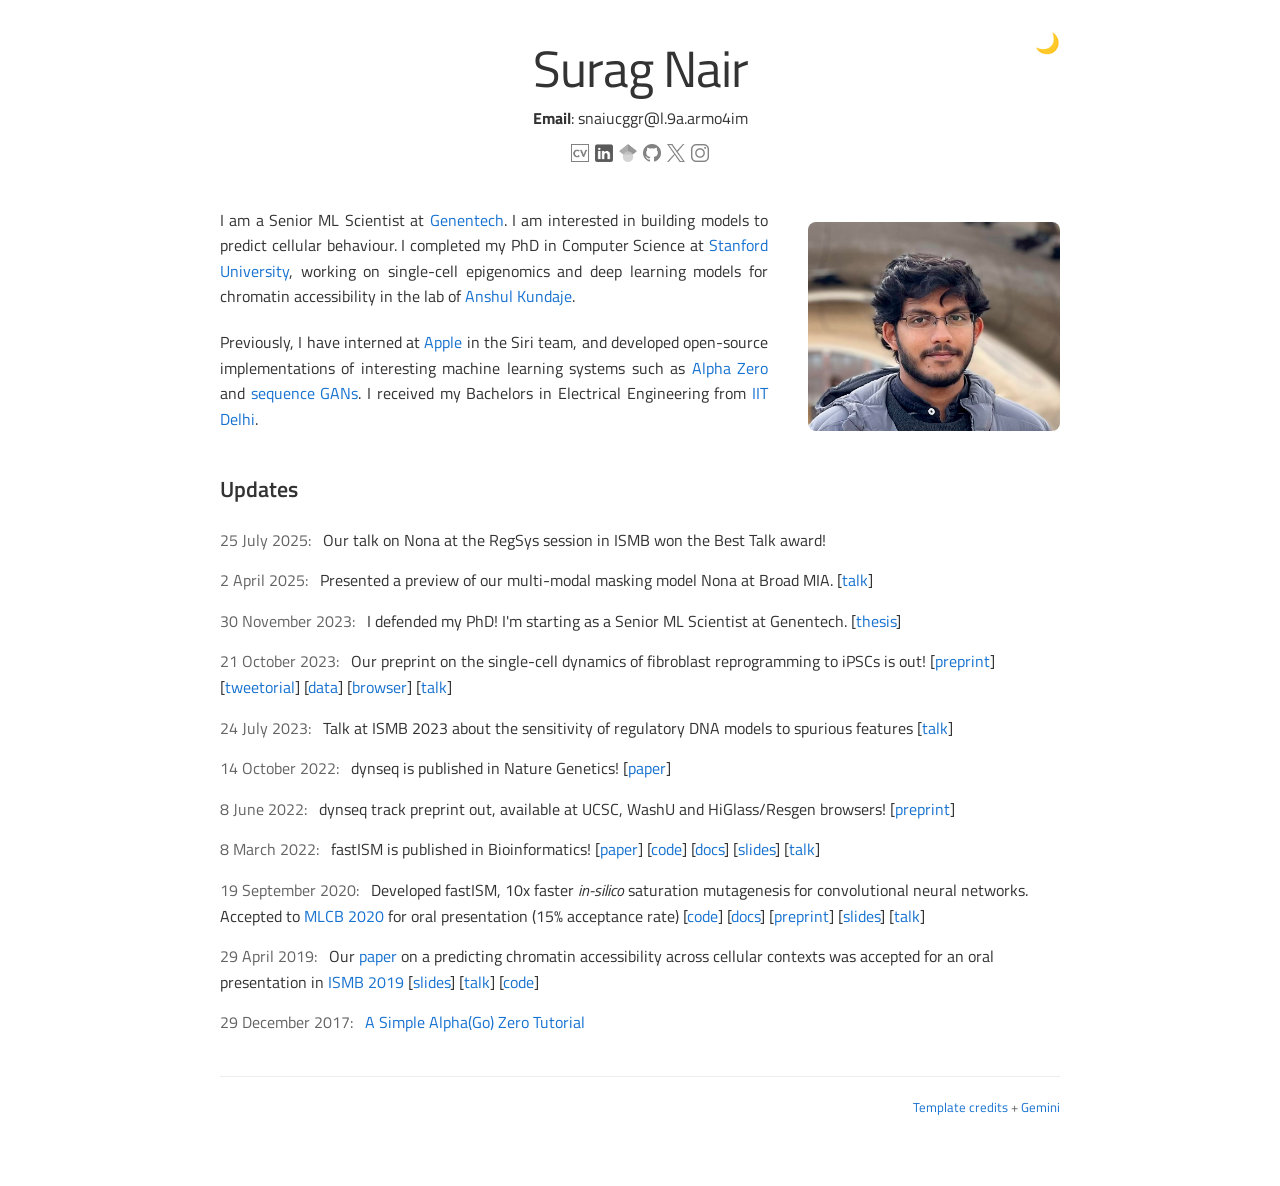
==== index.html @ 29cd0ec1 "ISMB best talk" ====
<!DOCTYPE html>
<html lang="en">

<head>
  <!-- Basic Page Needs -->
  <meta charset="utf-8">
  <title>Surag Nair</title>
  <meta name="description" content="Surag Nair's personal homepage.">
  <meta name="author" content="Surag Nair">

  <!-- Mobile Specific Metas -->
  <meta name="viewport" content="width=device-width, initial-scale=1">

  <!-- FONT -->
  <link href='https://fonts.googleapis.com/css?family=Titillium+Web:400,600,400italic,600italic,300,300italic' rel='stylesheet' type='text/css'>

  <!-- ==================== CORRECTED DARK MODE SCRIPT ==================== -->
  <script>
    (function() {
        // check system preference and apply it explicitly
        const prefersDark = window.matchMedia('(prefers-color-scheme: dark)').matches;
        document.documentElement.setAttribute('data-theme', prefersDark ? 'dark' : 'light');
    })();
  </script>
  <!-- ==================================================================== -->

  <!-- CSS -->
  <style>
    /* CSS VARIABLES FOR THEMES */
    :root {
      --color-background: #ffffff;
      --color-text: #333;
      --color-text-secondary: #646464;
      --color-border: #eee;
      --color-link: #1772d0;
      --color-link-hover: #f09228;
      --image-filter: grayscale(0%);
    }

    html[data-theme='dark'] {
      --color-background: #1e1e1e;
      --color-text: #e2e2e2;
      --color-text-secondary: #999;
      --color-border: #444;
      --color-link: #58a6ff;
      --color-link-hover: #f09228;
      --image-filter: grayscale(20%);
    }

    /* Basic Page Styles */
    body {
      font-family: 'Titillium Web', Verdana, Helvetica, sans-serif;
      font-size: 16px;
      font-weight: 400;
      line-height: 1.6;
      background-color: var(--color-background);
      color: var(--color-text);
      transition: background-color 0.3s, color 0.3s;
    }

    /* FIX: Ensure email text color respects the theme */
    #email, #email a {
        color: var(--color-text) !important;
    }

    /* Links */
    a {
      color: var(--color-link);
      text-decoration: none;
      transition: color 0.2s ease-in-out;
    }

    a:focus,
    a:hover {
      color: var(--color-link-hover);
      text-decoration: none;
    }

    /* Page Structure */
    .container {
      position: relative; 
      max-width: 840px;
      margin: 0 auto;
      padding: 20px 40px 40px; 
    }

    /* Typography */
    p { margin-top: 0; margin-bottom: 20px; }
    h1, h2 { font-weight: 600; margin-top: 0; }
    h1 { font-size: 3.2rem; font-weight: 400; letter-spacing: -1px; margin-bottom: -3px; }
    .section-heading { font-size: 22px; margin-bottom: 20px; }
    
    /* Header Section */
    .page-header { text-align: center; margin-bottom: 40px; }
    .page-header p { line-height: 1.4; margin-bottom: 0; }
    .social-links { margin-top: 15px; }
    .social-links .icon-img {
      height: 18px; 
      opacity: 0.7;
      margin: 0 1px; 
      transition: opacity 0.2s ease-in-out, filter 0.3s;
      filter: var(--image-filter) invert(var(--dark-mode-invert, 0));
    }
    html[data-theme='dark'] .social-links .icon-img {
        --dark-mode-invert: 1; 
    }
    .social-links a:hover .icon-img { opacity: 1.0; }

    /* Profile Section */
    .profile-section { display: flex; align-items: center; gap: 40px; margin-bottom: 20px; }
    .profile-text { flex: 1; text-align: justify; }
    .profile-image { flex-basis: 30%; }
    .profile-image img { width: 100%; height: auto; border-radius: 8px; transition: filter 0.3s; filter: var(--image-filter); }

    /* Updates Section */
    .updates-list { list-style-type: none; padding-left: 0; }
    .updates-list li { margin-bottom: 15px; }
    .updates-list .date { color: var(--color-text-secondary); display: inline; margin-right: 8px; }
    .updates-list .date::after { content: ":"; }

    /* Footer */
    .page-footer { text-align: right; font-size: 13px; color: var(--color-text-secondary); margin-top: 40px; border-top: 1px solid var(--color-border); padding-top: 20px; transition: border-color 0.3s; }
    
    /* THEME TOGGLE BUTTON STYLE */
    #theme-toggle {
        position: absolute;
        top: 25px;
        right: 40px;
        background: none;
        border: none;
        color: var(--color-text-secondary);
        cursor: pointer;
        font-size: 20px;
        padding: 0;
        line-height: 1;
    }
    #theme-toggle:hover { color: var(--color-link-hover); }
    
    /* Responsive Design */
    @media (max-width: 768px) {
      .container { padding: 20px 20px 40px; }
      #theme-toggle { top: 25px; right: 20px; }
      .profile-section { flex-direction: column-reverse; text-align: left; }
      h1 { font-size: 2.8rem; }
      .profile-image {
          width: 60%; /* Or whatever size you prefer */
           max-width: 250px; /* Prevents it from getting too large on tablets */
           margin: 0 auto 0px; /* Centers the image and adds space below it */
         }
    }
   </style>

  <!-- Favicon and Scripts -->
  <link rel="mask-icon" href="//www-media.stanford.edu/assets/favicon/safari-pinned-tab.svg" color="#ffffff">
  <script type="text/javascript" src="js/hidebib.js"></script>
  <script src="js/scramble.js"></script>
  <script async src="https://www.googletagmanager.com/gtag/js?id=G-0F2H6Z6HGL"></script>
  <script>
    window.dataLayer = window.dataLayer || [];
    function gtag(){dataLayer.push(arguments);}
    gtag('js', new Date());
    gtag('config', 'G-0F2H6Z6HGL');
  </script>
</head>

<body>

  <div class="container">
    
    <button id="theme-toggle" title="Toggle dark/light mode">🌙</button>

    <header class="page-header">
      <h1>Surag Nair</h1>
      <p>
        <strong>Email</strong>:
        <span id="email" style="display:inline;">
          <noscript><i>Please enable Javascript to view</i></noscript>
        </span>
        <script>
          emailScramble = new scrambledString(document.getElementById('email'), 'emailScramble', '.rgaguia.4sla@9icormmn', [9, 8, 13, 15, 4, 1, 16, 6, 18, 11, 0, 17, 3, 12, 10, 7, 19, 20, 2, 14, 21, 5]);
        </script>
      </p>

      <p class="social-links">
        <a href="https://suragnair.github.io/snair.pdf" title="CV"><img src="images/cv.png" class="icon-img" alt="CV icon"></a>
        <a href="https://www.linkedin.com/in/surag-nair-0b0597ab/" title="LinkedIn"><img src="images/linkedin.png" class="icon-img" alt="LinkedIn icon"></a>
        <a href="https://scholar.google.co.in/citations?user=anc4v98AAAAJ&hl=en" title="Google Scholar"><img src="images/scholar.png" class="icon-img" alt="Google Scholar icon"></a>
        <a href="https://github.com/suragnair/" title="GitHub"><img src="images/github.png" class="icon-img" alt="GitHub icon"></a>
        <a href="https://twitter.com/suragnair" title="Twitter/X"><img src="images/x.png" class="icon-img" alt="Twitter/X icon"></a>
        <a href="http://instagram.com/surag.nair/" title="Instagram"><img src="images/instagram.png" class="icon-img" alt="Instagram icon"></a>
      </p>
    </header>

    <main>
      <section class="profile-section">
        <div class="profile-text">
          <p>I am a Senior ML Scientist at <a href="https://www.gene.com">Genentech</a>. I am interested in building models to predict cellular behaviour. I completed my PhD in Computer Science at <a href="http://www.stanford.edu/">Stanford University</a>, working on single-cell epigenomics and deep learning models for chromatin accessibility in the lab of <a href="https://sites.google.com/site/anshulkundaje/">Anshul Kundaje</a>.</p>
          <p>Previously, I have interned at <a href="http://www.apple.com">Apple</a> in the Siri team, and developed open-source implementations of interesting machine learning systems such as <a href="https://github.com/suragnair/alpha-zero-general">Alpha Zero</a> and <a href="https://github.com/suragnair/seqGAN">sequence GANs</a>. I received my Bachelors in Electrical Engineering from <a href="http://www.iitd.ac.in">IIT Delhi</a>.</p>
        </div>
        <div class="profile-image">
          <img src="images/Chicago_March_21.jpg" alt="Photo of Surag Nair">
        </div>
      </section>

      <section id="updates">
        <h2 class="section-heading">Updates</h2>
        <ul class="updates-list">
          <li><span class="date">25 July 2025</span> Our talk on Nona at the RegSys session in ISMB won the Best Talk award!</li>
          <li><span class="date">2 April 2025</span> Presented a preview of our multi-modal masking model Nona at Broad MIA. [<a href="https://www.youtube.com/watch?v=l14Fq1UGQ34">talk</a>]</li>
          <li><span class="date">30 November 2023</span> I defended my PhD! I'm starting as a Senior ML Scientist at Genentech. [<a href="https://purl.stanford.edu/mz621td1032">thesis</a>]</li>
          <li><span class="date">21 October 2023</span> Our preprint on the single-cell dynamics of fibroblast reprogramming to iPSCs is out! [<a href="https://www.biorxiv.org/content/10.1101/2023.10.04.560808">preprint</a>] [<a href="https://x.com/suragnair/status/1722035473290596627?s=20">tweetorial</a>] [<a href="https://doi.org/10.5281/zenodo.8294147">data</a>] [<a href="https://kundajelab.github.io/reprogramming-browser/home.html">browser</a>] [<a href="https://youtu.be/OwwyAt9yFBo">talk</a>]</li>
          <li><span class="date">24 July 2023</span> Talk at ISMB 2023 about the sensitivity of regulatory DNA models to spurious features [<a href="https://youtu.be/n3UgOHJ-wHQ">talk</a>]</li>
          <li><span class="date">14 October 2022</span> dynseq is published in Nature Genetics! [<a href="http://doi.org/10.1038/s41588-022-01194-w">paper</a>]</li>
          <li><span class="date">8 June 2022</span> dynseq track preprint out, available at UCSC, WashU and HiGlass/Resgen browsers! [<a href="https://www.biorxiv.org/content/10.1101/2022.05.26.493621v2">preprint</a>]</li>
          <li><span class="date">8 March 2022</span> fastISM is published in Bioinformatics! [<a href="https://doi.org/10.1093/bioinformatics/btac135">paper</a>] [<a href="https://github.com/kundajelab/fastISM">code</a>] [<a href="https://fastism.readthedocs.io/en/latest/?badge=latest">docs</a>] [<a href="./slides/fastISM.MLCB.2020.key">slides</a>] [<a href="https://youtu.be/8co5_aqBwGQ?t=5113">talk</a>]</li>
          <li><span class="date">19 September 2020</span> Developed fastISM, 10x faster <i>in-silico</i> saturation mutagenesis for convolutional neural networks. Accepted to <a href="https://mlcb.github.io/">MLCB 2020</a> for oral presentation (15% acceptance rate) [<a href="https://github.com/kundajelab/fastISM">code</a>] [<a href="https://fastism.readthedocs.io/en/latest/?badge=latest">docs</a>] [<a href="https://www.biorxiv.org/content/10.1101/2020.10.13.337147v1">preprint</a>] [<a href="./slides/fastISM.MLCB.2020.key">slides</a>] [<a href="https://youtu.be/8co5_aqBwGQ?t=5113">talk</a>]</li>
          <li><span class="date">29 April 2019</span> Our <a href="https://academic.oup.com/bioinformatics/article/35/14/i108/5529138">paper</a> on a predicting chromatin accessibility across cellular contexts was accepted for an oral presentation in <a href="https://www.iscb.org/ismbeccb2019">ISMB 2019</a> [<a href="https://docs.google.com/presentation/d/1fAgKdVDk9MvVxg5IO9M1YfmhcR30ydqpgOpuqL5jscM/edit?usp=sharing">slides</a>] [<a href="https://www.youtube.com/watch?v=LRO3ePMI6j4">talk</a>] [<a href="https://github.com/kundajelab/ChromDragoNN">code</a>]</li>
          <li><span class="date">29 December 2017</span> <a href="posts/alphazero.html">A Simple Alpha(Go) Zero Tutorial</a></li>
        </ul>
      </section>
    </main>
    
    <footer class="page-footer">
      <p><a href="http://www.cs.berkeley.edu/~barron/">Template</a> <a href="http://jeffdonahue.com/">credits</a> + <a href="http://gemini.google.com">Gemini</a></p>
    </footer>

  </div>

  <script xml:space="preserve" language="JavaScript">
    hideallbibs();
  </script>

  <!-- ================= CORRECTED THEME TOGGLE SCRIPT ================== -->
  <script>
    document.addEventListener('DOMContentLoaded', function() {
      const toggleButton = document.getElementById('theme-toggle');
      const docElement = document.documentElement;

      // This function updates the button icon and saves the theme if manually set
      function setTheme(theme) {
        docElement.setAttribute('data-theme', theme);
        toggleButton.innerHTML = theme === 'dark' ? '☀️' : '🌙';
      }

      // Set initial icon based on the theme already applied by the head script
      const initialTheme = docElement.getAttribute('data-theme');
      toggleButton.innerHTML = initialTheme === 'dark' ? '☀️' : '🌙';

      // Button click listener to manually override the theme
      toggleButton.addEventListener('click', function() {
        const currentTheme = docElement.getAttribute('data-theme');
        const newTheme = currentTheme === 'dark' ? 'light' : 'dark';
        setTheme(newTheme);
      });

      // Listen for changes in system preference
      window.matchMedia('(prefers-color-scheme: dark)').addEventListener('change', e => {
        const newTheme = e.matches ? 'dark' : 'light';
        setTheme(newTheme);
      });
    });
  </script>
  <!-- ==================================================================== -->

</body>
</html>
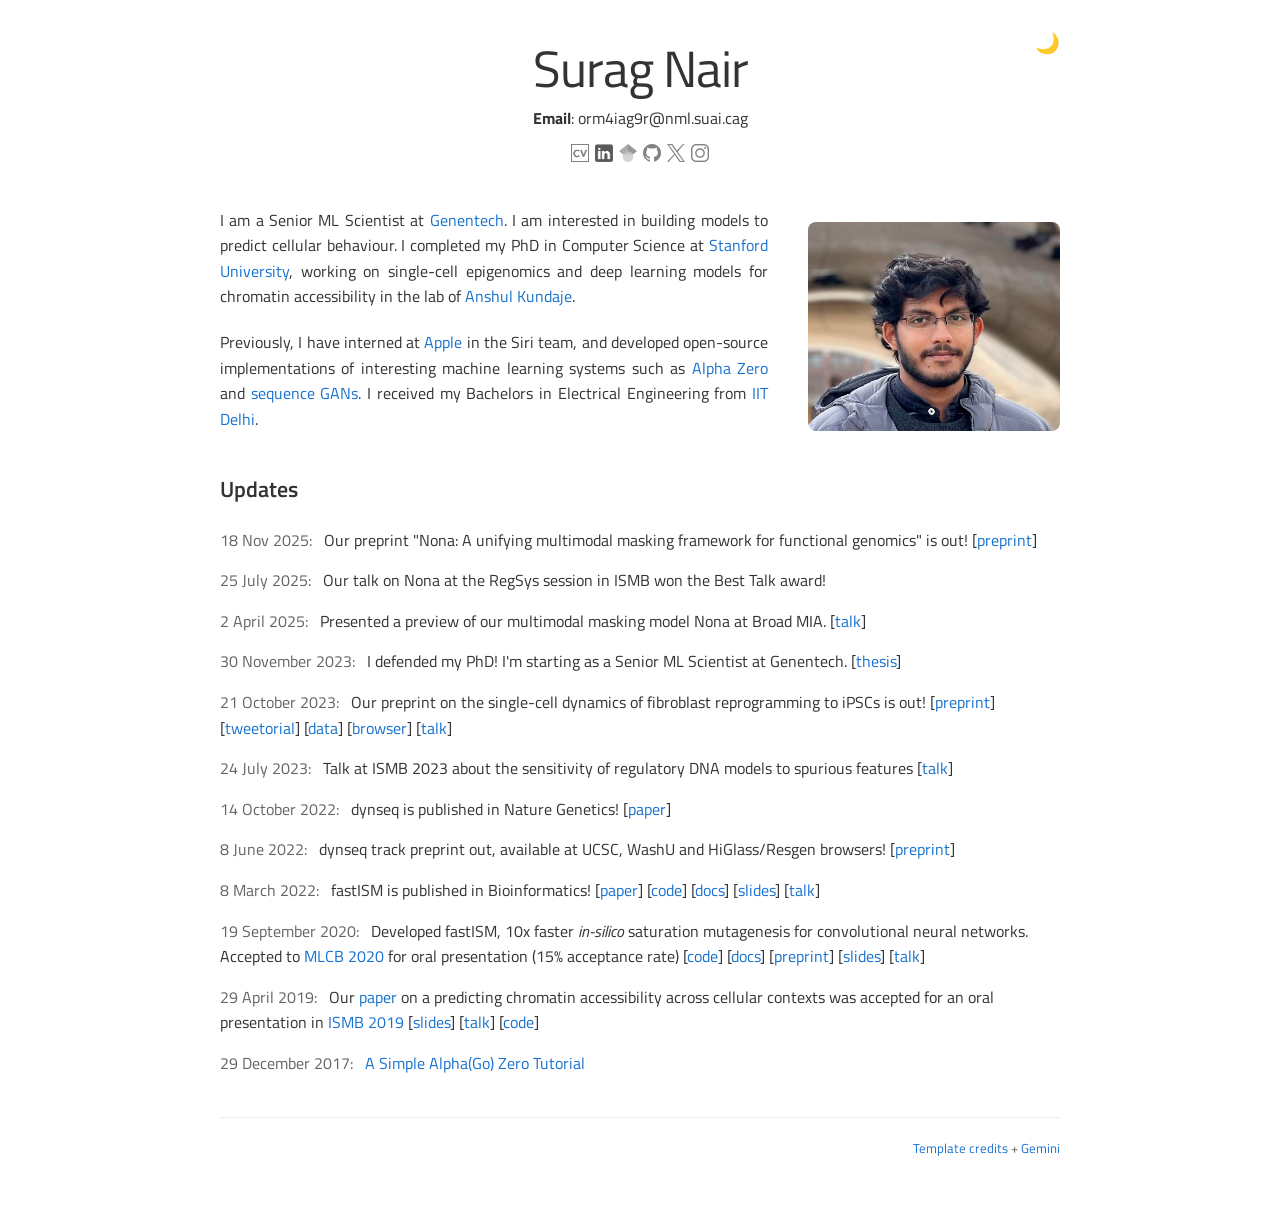
==== commit 41c09740: "added Nona preprint" ====
--- a/index.html
+++ b/index.html
@@ -205,8 +205,9 @@
       <section id="updates">
         <h2 class="section-heading">Updates</h2>
         <ul class="updates-list">
+          <li><span class="date">18 Nov 2025</span> Our preprint "Nona: A unifying multimodal masking framework for functional genomics" is out! [<a href="https://www.biorxiv.org/content/biorxiv/early/2025/11/18/2025.11.06.687036">preprint</a>]</li>  
           <li><span class="date">25 July 2025</span> Our talk on Nona at the RegSys session in ISMB won the Best Talk award!</li>
-          <li><span class="date">2 April 2025</span> Presented a preview of our multi-modal masking model Nona at Broad MIA. [<a href="https://www.youtube.com/watch?v=l14Fq1UGQ34">talk</a>]</li>
+          <li><span class="date">2 April 2025</span> Presented a preview of our multimodal masking model Nona at Broad MIA. [<a href="https://www.youtube.com/watch?v=l14Fq1UGQ34">talk</a>]</li>
           <li><span class="date">30 November 2023</span> I defended my PhD! I'm starting as a Senior ML Scientist at Genentech. [<a href="https://purl.stanford.edu/mz621td1032">thesis</a>]</li>
           <li><span class="date">21 October 2023</span> Our preprint on the single-cell dynamics of fibroblast reprogramming to iPSCs is out! [<a href="https://www.biorxiv.org/content/10.1101/2023.10.04.560808">preprint</a>] [<a href="https://x.com/suragnair/status/1722035473290596627?s=20">tweetorial</a>] [<a href="https://doi.org/10.5281/zenodo.8294147">data</a>] [<a href="https://kundajelab.github.io/reprogramming-browser/home.html">browser</a>] [<a href="https://youtu.be/OwwyAt9yFBo">talk</a>]</li>
           <li><span class="date">24 July 2023</span> Talk at ISMB 2023 about the sensitivity of regulatory DNA models to spurious features [<a href="https://youtu.be/n3UgOHJ-wHQ">talk</a>]</li>
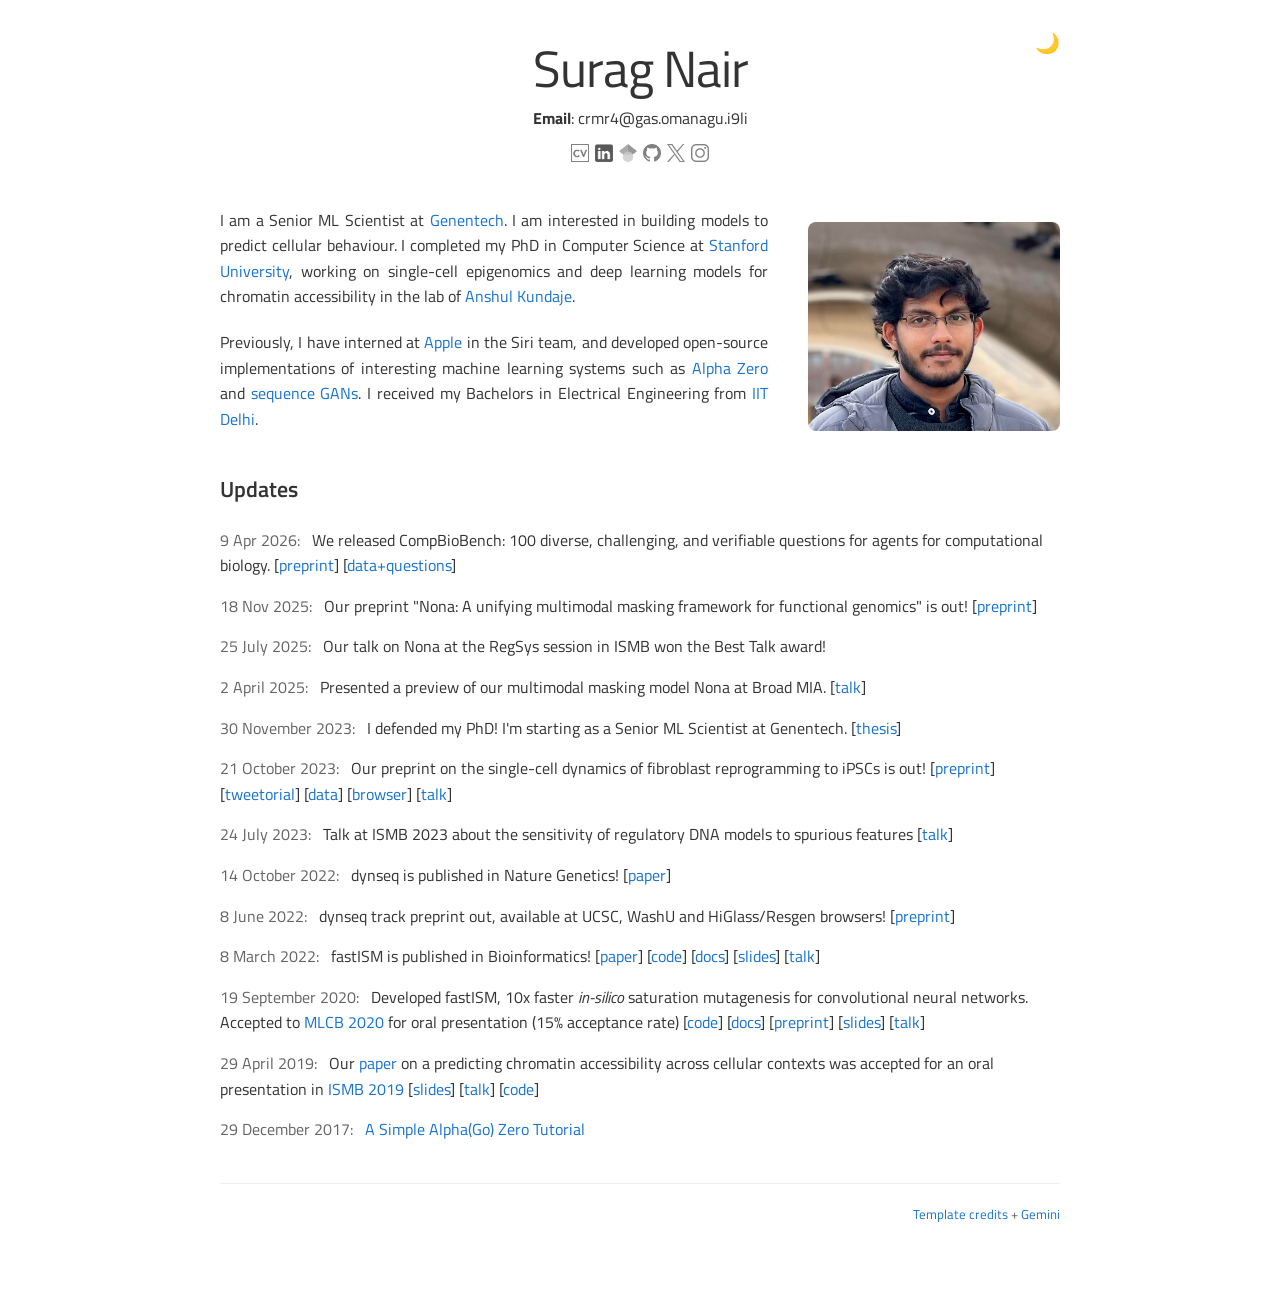
==== commit 61b73be9: "compbiobench update" ====
--- a/index.html
+++ b/index.html
@@ -205,6 +205,7 @@
       <section id="updates">
         <h2 class="section-heading">Updates</h2>
         <ul class="updates-list">
+          <li><span class="date">9 Apr 2026</span> We released CompBioBench: 100 diverse, challenging, and verifiable questions for agents for computational biology. [<a href="https://www.biorxiv.org/content/10.64898/2026.04.06.716850">preprint</a>] [<a href="https://doi.org/10.5281/zenodo.19443186">data+questions</a>]</li>
           <li><span class="date">18 Nov 2025</span> Our preprint "Nona: A unifying multimodal masking framework for functional genomics" is out! [<a href="https://www.biorxiv.org/content/biorxiv/early/2025/11/18/2025.11.06.687036">preprint</a>]</li>  
           <li><span class="date">25 July 2025</span> Our talk on Nona at the RegSys session in ISMB won the Best Talk award!</li>
           <li><span class="date">2 April 2025</span> Presented a preview of our multimodal masking model Nona at Broad MIA. [<a href="https://www.youtube.com/watch?v=l14Fq1UGQ34">talk</a>]</li>
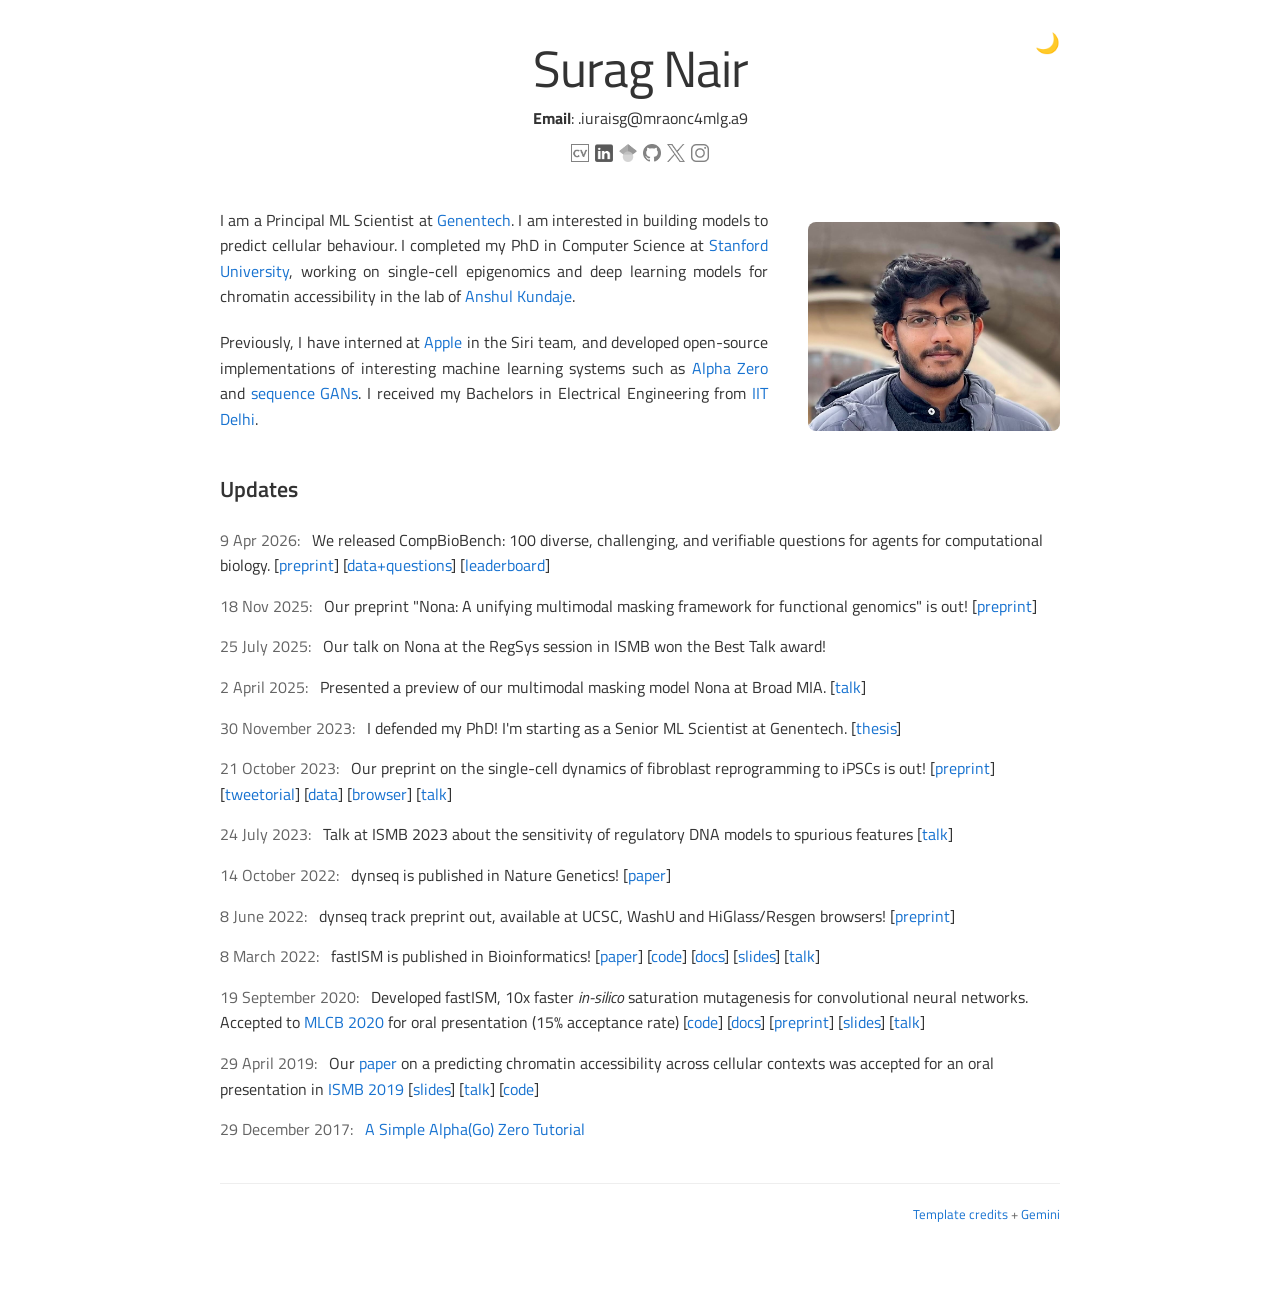
==== commit 05bace67: "Promotion + CompBioBench leaderboard" ====
--- a/index.html
+++ b/index.html
@@ -194,7 +194,7 @@
     <main>
       <section class="profile-section">
         <div class="profile-text">
-          <p>I am a Senior ML Scientist at <a href="https://www.gene.com">Genentech</a>. I am interested in building models to predict cellular behaviour. I completed my PhD in Computer Science at <a href="http://www.stanford.edu/">Stanford University</a>, working on single-cell epigenomics and deep learning models for chromatin accessibility in the lab of <a href="https://sites.google.com/site/anshulkundaje/">Anshul Kundaje</a>.</p>
+          <p>I am a Principal ML Scientist at <a href="https://www.gene.com">Genentech</a>. I am interested in building models to predict cellular behaviour. I completed my PhD in Computer Science at <a href="http://www.stanford.edu/">Stanford University</a>, working on single-cell epigenomics and deep learning models for chromatin accessibility in the lab of <a href="https://sites.google.com/site/anshulkundaje/">Anshul Kundaje</a>.</p>
           <p>Previously, I have interned at <a href="http://www.apple.com">Apple</a> in the Siri team, and developed open-source implementations of interesting machine learning systems such as <a href="https://github.com/suragnair/alpha-zero-general">Alpha Zero</a> and <a href="https://github.com/suragnair/seqGAN">sequence GANs</a>. I received my Bachelors in Electrical Engineering from <a href="http://www.iitd.ac.in">IIT Delhi</a>.</p>
         </div>
         <div class="profile-image">
@@ -205,7 +205,7 @@
       <section id="updates">
         <h2 class="section-heading">Updates</h2>
         <ul class="updates-list">
-          <li><span class="date">9 Apr 2026</span> We released CompBioBench: 100 diverse, challenging, and verifiable questions for agents for computational biology. [<a href="https://www.biorxiv.org/content/10.64898/2026.04.06.716850">preprint</a>] [<a href="https://doi.org/10.5281/zenodo.19443186">data+questions</a>]</li>
+          <li><span class="date">9 Apr 2026</span> We released CompBioBench: 100 diverse, challenging, and verifiable questions for agents for computational biology. [<a href="https://www.biorxiv.org/content/10.64898/2026.04.06.716850">preprint</a>] [<a href="https://doi.org/10.5281/zenodo.19443186">data+questions</a>] [<a href="https://huggingface.co/spaces/Genentech/compbiobench-leaderboard-v1">leaderboard</a>]</li>
           <li><span class="date">18 Nov 2025</span> Our preprint "Nona: A unifying multimodal masking framework for functional genomics" is out! [<a href="https://www.biorxiv.org/content/biorxiv/early/2025/11/18/2025.11.06.687036">preprint</a>]</li>  
           <li><span class="date">25 July 2025</span> Our talk on Nona at the RegSys session in ISMB won the Best Talk award!</li>
           <li><span class="date">2 April 2025</span> Presented a preview of our multimodal masking model Nona at Broad MIA. [<a href="https://www.youtube.com/watch?v=l14Fq1UGQ34">talk</a>]</li>
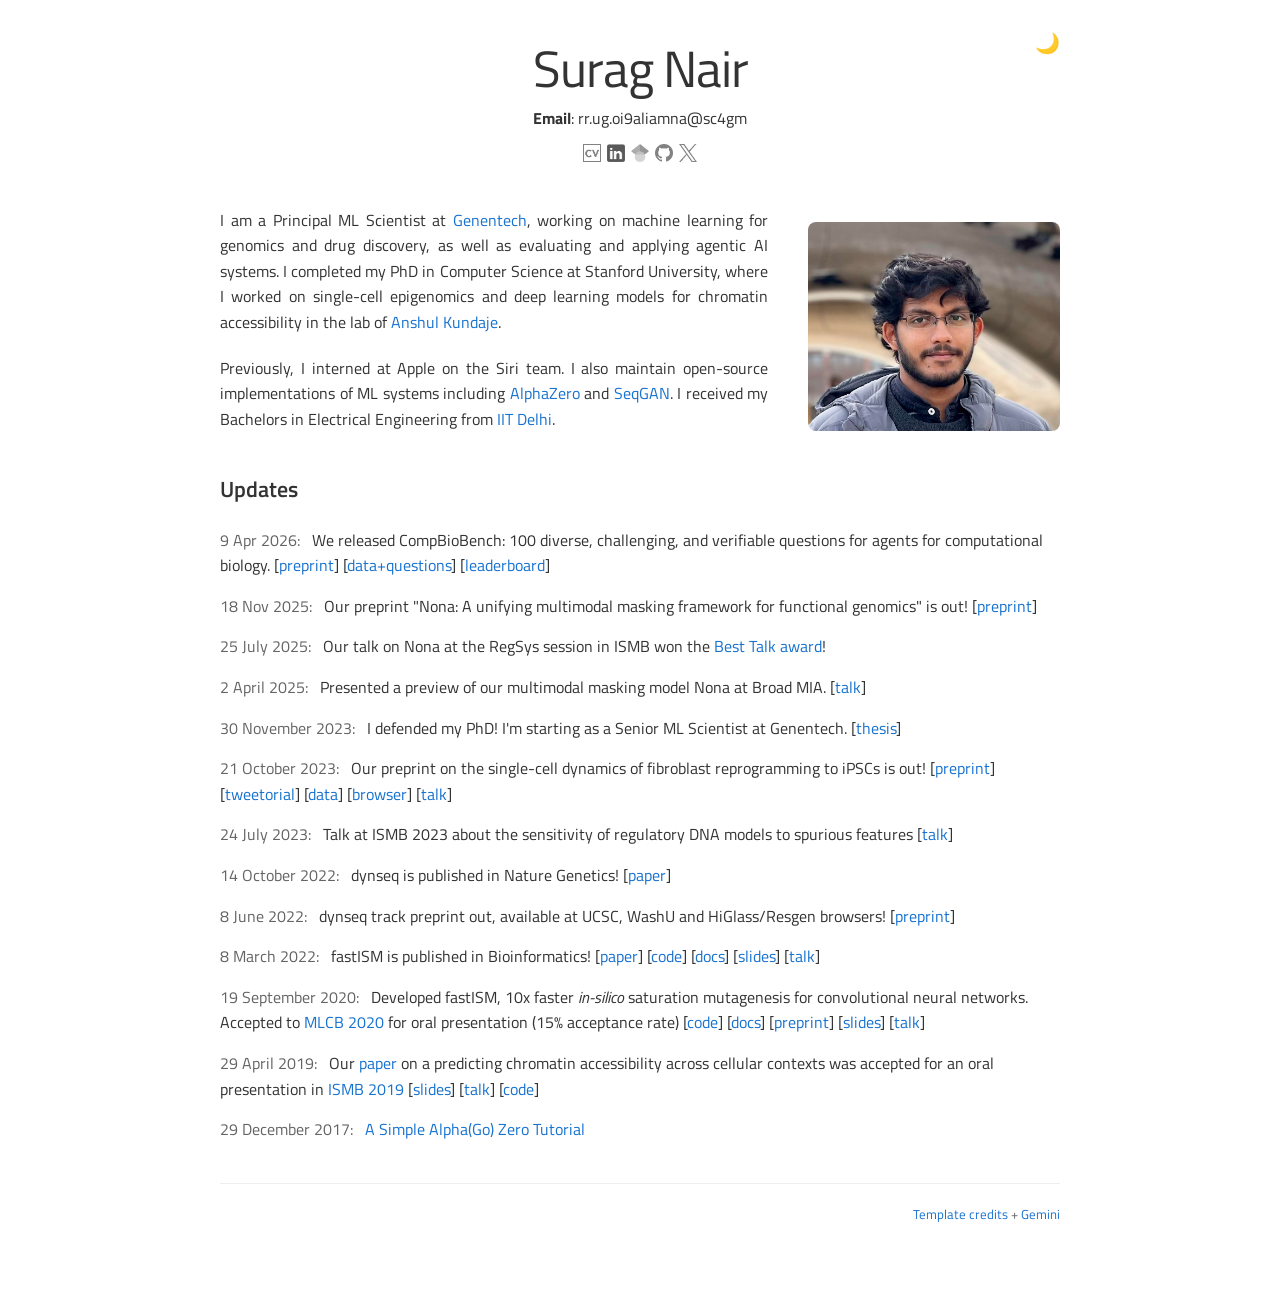
==== commit b2bb62b8: "Updated text, added links, removed insta" ====
--- a/index.html
+++ b/index.html
@@ -187,15 +187,14 @@
         <a href="https://scholar.google.co.in/citations?user=anc4v98AAAAJ&hl=en" title="Google Scholar"><img src="images/scholar.png" class="icon-img" alt="Google Scholar icon"></a>
         <a href="https://github.com/suragnair/" title="GitHub"><img src="images/github.png" class="icon-img" alt="GitHub icon"></a>
         <a href="https://twitter.com/suragnair" title="Twitter/X"><img src="images/x.png" class="icon-img" alt="Twitter/X icon"></a>
-        <a href="http://instagram.com/surag.nair/" title="Instagram"><img src="images/instagram.png" class="icon-img" alt="Instagram icon"></a>
       </p>
     </header>
 
     <main>
       <section class="profile-section">
         <div class="profile-text">
-          <p>I am a Principal ML Scientist at <a href="https://www.gene.com">Genentech</a>. I am interested in building models to predict cellular behaviour. I completed my PhD in Computer Science at <a href="http://www.stanford.edu/">Stanford University</a>, working on single-cell epigenomics and deep learning models for chromatin accessibility in the lab of <a href="https://sites.google.com/site/anshulkundaje/">Anshul Kundaje</a>.</p>
-          <p>Previously, I have interned at <a href="http://www.apple.com">Apple</a> in the Siri team, and developed open-source implementations of interesting machine learning systems such as <a href="https://github.com/suragnair/alpha-zero-general">Alpha Zero</a> and <a href="https://github.com/suragnair/seqGAN">sequence GANs</a>. I received my Bachelors in Electrical Engineering from <a href="http://www.iitd.ac.in">IIT Delhi</a>.</p>
+          <p>I am a Principal ML Scientist at <a href="https://www.gene.com">Genentech</a>, working on machine learning for genomics and drug discovery, as well as evaluating and applying agentic AI systems. I completed my PhD in Computer Science at Stanford University, where I worked on single-cell epigenomics and deep learning models for chromatin accessibility in the lab of <a href="https://med.stanford.edu/profiles/anshul-kundaje">Anshul Kundaje</a>.</p>
+          <p>Previously, I interned at Apple on the Siri team. I also maintain open-source implementations of ML systems including <a href="https://github.com/suragnair/alpha-zero-general">AlphaZero</a> and <a href="https://github.com/suragnair/seqGAN">SeqGAN</a>. I received my Bachelors in Electrical Engineering from <a href="http://www.iitd.ac.in">IIT Delhi</a>.</p>
         </div>
         <div class="profile-image">
           <img src="images/Chicago_March_21.jpg" alt="Photo of Surag Nair">
@@ -207,7 +206,7 @@
         <ul class="updates-list">
           <li><span class="date">9 Apr 2026</span> We released CompBioBench: 100 diverse, challenging, and verifiable questions for agents for computational biology. [<a href="https://www.biorxiv.org/content/10.64898/2026.04.06.716850">preprint</a>] [<a href="https://doi.org/10.5281/zenodo.19443186">data+questions</a>] [<a href="https://huggingface.co/spaces/Genentech/compbiobench-leaderboard-v1">leaderboard</a>]</li>
           <li><span class="date">18 Nov 2025</span> Our preprint "Nona: A unifying multimodal masking framework for functional genomics" is out! [<a href="https://www.biorxiv.org/content/biorxiv/early/2025/11/18/2025.11.06.687036">preprint</a>]</li>  
-          <li><span class="date">25 July 2025</span> Our talk on Nona at the RegSys session in ISMB won the Best Talk award!</li>
+          <li><span class="date">25 July 2025</span> Our talk on Nona at the RegSys session in ISMB won the <a href="https://www.iscb.org/documents/resources/resource.ClosingCeremony.ISMBECCB.2025.pdf">Best Talk award</a>!</li>
           <li><span class="date">2 April 2025</span> Presented a preview of our multimodal masking model Nona at Broad MIA. [<a href="https://www.youtube.com/watch?v=l14Fq1UGQ34">talk</a>]</li>
           <li><span class="date">30 November 2023</span> I defended my PhD! I'm starting as a Senior ML Scientist at Genentech. [<a href="https://purl.stanford.edu/mz621td1032">thesis</a>]</li>
           <li><span class="date">21 October 2023</span> Our preprint on the single-cell dynamics of fibroblast reprogramming to iPSCs is out! [<a href="https://www.biorxiv.org/content/10.1101/2023.10.04.560808">preprint</a>] [<a href="https://x.com/suragnair/status/1722035473290596627?s=20">tweetorial</a>] [<a href="https://doi.org/10.5281/zenodo.8294147">data</a>] [<a href="https://kundajelab.github.io/reprogramming-browser/home.html">browser</a>] [<a href="https://youtu.be/OwwyAt9yFBo">talk</a>]</li>
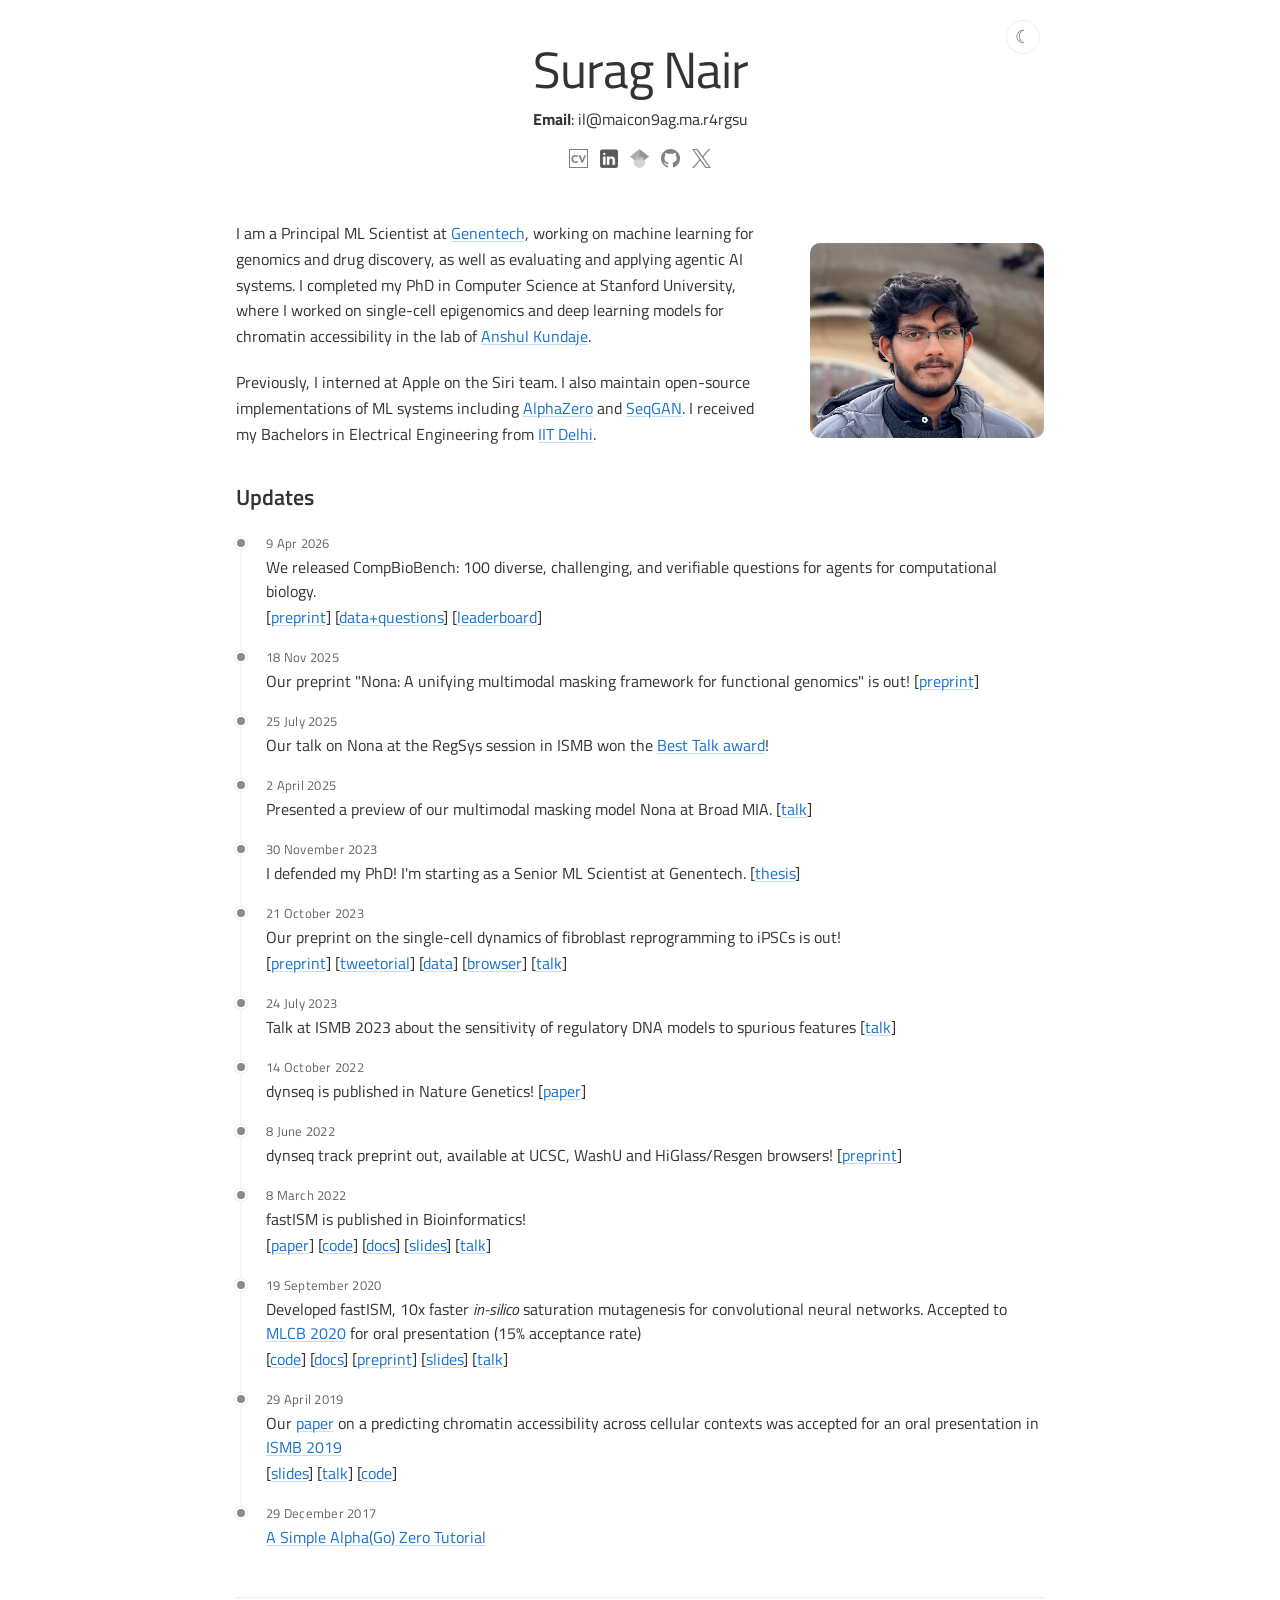
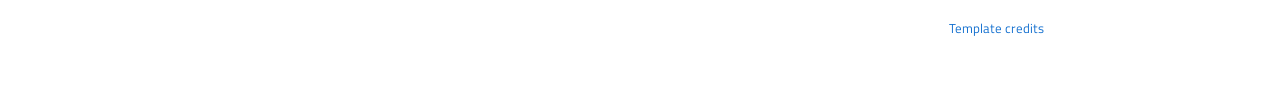
==== commit 25dff096: "Refine homepage layout and updates timeline" ====
--- a/index.html
+++ b/index.html
@@ -34,6 +34,7 @@
       --color-border: #eee;
       --color-link: #1772d0;
       --color-link-hover: #f09228;
+      --color-timeline-dot: #8b8b8b;
       --image-filter: grayscale(0%);
     }
 
@@ -44,6 +45,7 @@
       --color-border: #444;
       --color-link: #58a6ff;
       --color-link-hover: #f09228;
+      --color-timeline-dot: #999;
       --image-filter: grayscale(20%);
     }
 
@@ -124,22 +126,37 @@
     /* THEME TOGGLE BUTTON STYLE */
     #theme-toggle {
         position: absolute;
-        top: 25px;
+        top: 20px;
         right: 40px;
+        display: grid;
+        width: 34px;
+        height: 34px;
+        place-items: center;
         background: none;
-        border: none;
+        border: 1px solid var(--color-border);
+        border-radius: 50%;
         color: var(--color-text-secondary);
         cursor: pointer;
-        font-size: 20px;
+        font-family: Georgia, 'Times New Roman', serif;
+        font-size: 18px;
         padding: 0;
         line-height: 1;
-    }
-    #theme-toggle:hover { color: var(--color-link-hover); }
+        transition: color 0.2s ease-in-out, border-color 0.2s ease-in-out, transform 0.2s ease-in-out;
+    }
+    #theme-toggle:hover {
+      border-color: var(--color-link);
+      color: var(--color-link);
+      transform: rotate(8deg);
+    }
+    #theme-toggle:focus-visible {
+      outline: 2px solid var(--color-link);
+      outline-offset: 3px;
+    }
     
     /* Responsive Design */
     @media (max-width: 768px) {
       .container { padding: 20px 20px 40px; }
-      #theme-toggle { top: 25px; right: 20px; }
+      #theme-toggle { top: 20px; right: 20px; }
       .profile-section { flex-direction: column-reverse; text-align: left; }
       h1 { font-size: 2.8rem; }
       .profile-image {
@@ -147,6 +164,151 @@
            max-width: 250px; /* Prevents it from getting too large on tablets */
            margin: 0 auto 0px; /* Centers the image and adds space below it */
          }
+    }
+
+    /* Minimal layout refinements */
+    * { box-sizing: border-box; }
+
+    body {
+      margin: 0;
+      line-height: 1.62;
+    }
+
+    .container {
+      max-width: 880px;
+      padding: 28px 36px 44px;
+    }
+
+    .page-header { margin-bottom: 44px; }
+    .social-links { margin-top: 16px; }
+    .social-links a {
+      display: inline-block;
+      padding: 3px 2px;
+    }
+    .social-links .icon-img {
+      height: 19px;
+      margin: 0 2px;
+    }
+
+    .profile-section {
+      gap: 36px;
+      margin-bottom: 12px;
+    }
+    .profile-text {
+      text-align: left;
+    }
+    .profile-image {
+      flex-basis: 29%;
+    }
+    .profile-image img {
+      border-radius: 10px;
+    }
+
+    .section-heading {
+      margin-bottom: 16px;
+    }
+    .updates-list li {
+      margin-bottom: 14px;
+      line-height: 1.55;
+    }
+    .updates-list .date {
+      font-variant-numeric: tabular-nums;
+      white-space: nowrap;
+    }
+    .profile-text a,
+    .updates-list a {
+      text-decoration: underline;
+      text-decoration-color: color-mix(in srgb, currentColor 24%, transparent);
+      text-underline-offset: 2px;
+    }
+    .profile-text a:hover,
+    .updates-list a:hover {
+      text-decoration-color: currentColor;
+    }
+
+    .page-footer {
+      margin-top: 48px;
+    }
+
+    @media (max-width: 768px) {
+      .container { padding: 20px 22px 36px; }
+      .page-header { margin-bottom: 36px; }
+      .profile-section {
+        gap: 28px;
+        margin-bottom: 12px;
+      }
+      .profile-image {
+        width: 52%;
+        max-width: 220px;
+      }
+    }
+
+    /* Updates timeline */
+    .updates-list {
+      --timeline-axis: 5px;
+      --timeline-gutter: 30px;
+      position: relative;
+      margin: 0;
+      padding: 2px 0 0 var(--timeline-gutter);
+    }
+
+    .updates-list::before {
+      position: absolute;
+      top: 9px;
+      bottom: 36px;
+      left: var(--timeline-axis);
+      width: 1px;
+      background: var(--color-border);
+      content: "";
+      transform: translateX(-50%);
+    }
+
+    .updates-list li {
+      position: relative;
+      margin: 0 0 19px;
+      line-height: 1.5;
+    }
+
+    .updates-list li::before {
+      position: absolute;
+      top: 5px;
+      left: calc(var(--timeline-axis) - var(--timeline-gutter));
+      width: 8px;
+      height: 8px;
+      border: 0;
+      border-radius: 50%;
+      background: var(--color-timeline-dot);
+      box-shadow:
+        0 0 0 2px var(--color-background),
+        0 0 0 3px var(--color-border);
+      content: "";
+      transform: translateX(-50%);
+    }
+
+    .updates-list .date {
+      display: block;
+      margin: 0 0 3px;
+      color: var(--color-text-secondary);
+      font-size: 13px;
+      font-variant-numeric: tabular-nums;
+      font-weight: 400;
+      letter-spacing: 0.02em;
+      line-height: 18px;
+    }
+
+    .updates-list .date::after {
+      content: "";
+    }
+
+    .updates-list .update-links {
+      display: block;
+      margin-top: 2px;
+    }
+
+    @media (max-width: 768px) {
+      .updates-list {
+        --timeline-gutter: 24px;
+      }
     }
    </style>
 
@@ -167,7 +329,9 @@
 
   <div class="container">
     
-    <button id="theme-toggle" title="Toggle dark/light mode">🌙</button>
+    <button id="theme-toggle" type="button" title="Toggle dark/light mode" aria-label="Use dark mode" aria-pressed="false">
+      <span aria-hidden="true">&#x263E;&#xFE0E;</span>
+    </button>
 
     <header class="page-header">
       <h1>Surag Nair</h1>
@@ -204,25 +368,25 @@
       <section id="updates">
         <h2 class="section-heading">Updates</h2>
         <ul class="updates-list">
-          <li><span class="date">9 Apr 2026</span> We released CompBioBench: 100 diverse, challenging, and verifiable questions for agents for computational biology. [<a href="https://www.biorxiv.org/content/10.64898/2026.04.06.716850">preprint</a>] [<a href="https://doi.org/10.5281/zenodo.19443186">data+questions</a>] [<a href="https://huggingface.co/spaces/Genentech/compbiobench-leaderboard-v1">leaderboard</a>]</li>
+          <li><span class="date">9 Apr 2026</span> We released CompBioBench: 100 diverse, challenging, and verifiable questions for agents for computational biology.<span class="update-links">[<a href="https://www.biorxiv.org/content/10.64898/2026.04.06.716850">preprint</a>] [<a href="https://doi.org/10.5281/zenodo.19443186">data+questions</a>] [<a href="https://huggingface.co/spaces/Genentech/compbiobench-leaderboard-v1">leaderboard</a>]</span></li>
           <li><span class="date">18 Nov 2025</span> Our preprint "Nona: A unifying multimodal masking framework for functional genomics" is out! [<a href="https://www.biorxiv.org/content/biorxiv/early/2025/11/18/2025.11.06.687036">preprint</a>]</li>  
           <li><span class="date">25 July 2025</span> Our talk on Nona at the RegSys session in ISMB won the <a href="https://www.iscb.org/documents/resources/resource.ClosingCeremony.ISMBECCB.2025.pdf">Best Talk award</a>!</li>
           <li><span class="date">2 April 2025</span> Presented a preview of our multimodal masking model Nona at Broad MIA. [<a href="https://www.youtube.com/watch?v=l14Fq1UGQ34">talk</a>]</li>
           <li><span class="date">30 November 2023</span> I defended my PhD! I'm starting as a Senior ML Scientist at Genentech. [<a href="https://purl.stanford.edu/mz621td1032">thesis</a>]</li>
-          <li><span class="date">21 October 2023</span> Our preprint on the single-cell dynamics of fibroblast reprogramming to iPSCs is out! [<a href="https://www.biorxiv.org/content/10.1101/2023.10.04.560808">preprint</a>] [<a href="https://x.com/suragnair/status/1722035473290596627?s=20">tweetorial</a>] [<a href="https://doi.org/10.5281/zenodo.8294147">data</a>] [<a href="https://kundajelab.github.io/reprogramming-browser/home.html">browser</a>] [<a href="https://youtu.be/OwwyAt9yFBo">talk</a>]</li>
+          <li><span class="date">21 October 2023</span> Our preprint on the single-cell dynamics of fibroblast reprogramming to iPSCs is out!<span class="update-links">[<a href="https://www.biorxiv.org/content/10.1101/2023.10.04.560808">preprint</a>] [<a href="https://x.com/suragnair/status/1722035473290596627?s=20">tweetorial</a>] [<a href="https://doi.org/10.5281/zenodo.8294147">data</a>] [<a href="https://kundajelab.github.io/reprogramming-browser/home.html">browser</a>] [<a href="https://youtu.be/OwwyAt9yFBo">talk</a>]</span></li>
           <li><span class="date">24 July 2023</span> Talk at ISMB 2023 about the sensitivity of regulatory DNA models to spurious features [<a href="https://youtu.be/n3UgOHJ-wHQ">talk</a>]</li>
           <li><span class="date">14 October 2022</span> dynseq is published in Nature Genetics! [<a href="http://doi.org/10.1038/s41588-022-01194-w">paper</a>]</li>
           <li><span class="date">8 June 2022</span> dynseq track preprint out, available at UCSC, WashU and HiGlass/Resgen browsers! [<a href="https://www.biorxiv.org/content/10.1101/2022.05.26.493621v2">preprint</a>]</li>
-          <li><span class="date">8 March 2022</span> fastISM is published in Bioinformatics! [<a href="https://doi.org/10.1093/bioinformatics/btac135">paper</a>] [<a href="https://github.com/kundajelab/fastISM">code</a>] [<a href="https://fastism.readthedocs.io/en/latest/?badge=latest">docs</a>] [<a href="./slides/fastISM.MLCB.2020.key">slides</a>] [<a href="https://youtu.be/8co5_aqBwGQ?t=5113">talk</a>]</li>
-          <li><span class="date">19 September 2020</span> Developed fastISM, 10x faster <i>in-silico</i> saturation mutagenesis for convolutional neural networks. Accepted to <a href="https://mlcb.github.io/">MLCB 2020</a> for oral presentation (15% acceptance rate) [<a href="https://github.com/kundajelab/fastISM">code</a>] [<a href="https://fastism.readthedocs.io/en/latest/?badge=latest">docs</a>] [<a href="https://www.biorxiv.org/content/10.1101/2020.10.13.337147v1">preprint</a>] [<a href="./slides/fastISM.MLCB.2020.key">slides</a>] [<a href="https://youtu.be/8co5_aqBwGQ?t=5113">talk</a>]</li>
-          <li><span class="date">29 April 2019</span> Our <a href="https://academic.oup.com/bioinformatics/article/35/14/i108/5529138">paper</a> on a predicting chromatin accessibility across cellular contexts was accepted for an oral presentation in <a href="https://www.iscb.org/ismbeccb2019">ISMB 2019</a> [<a href="https://docs.google.com/presentation/d/1fAgKdVDk9MvVxg5IO9M1YfmhcR30ydqpgOpuqL5jscM/edit?usp=sharing">slides</a>] [<a href="https://www.youtube.com/watch?v=LRO3ePMI6j4">talk</a>] [<a href="https://github.com/kundajelab/ChromDragoNN">code</a>]</li>
+          <li><span class="date">8 March 2022</span> fastISM is published in Bioinformatics!<span class="update-links">[<a href="https://doi.org/10.1093/bioinformatics/btac135">paper</a>] [<a href="https://github.com/kundajelab/fastISM">code</a>] [<a href="https://fastism.readthedocs.io/en/latest/?badge=latest">docs</a>] [<a href="./slides/fastISM.MLCB.2020.key">slides</a>] [<a href="https://youtu.be/8co5_aqBwGQ?t=5113">talk</a>]</span></li>
+          <li><span class="date">19 September 2020</span> Developed fastISM, 10x faster <i>in-silico</i> saturation mutagenesis for convolutional neural networks. Accepted to <a href="https://mlcb.github.io/">MLCB 2020</a> for oral presentation (15% acceptance rate)<span class="update-links">[<a href="https://github.com/kundajelab/fastISM">code</a>] [<a href="https://fastism.readthedocs.io/en/latest/?badge=latest">docs</a>] [<a href="https://www.biorxiv.org/content/10.1101/2020.10.13.337147v1">preprint</a>] [<a href="./slides/fastISM.MLCB.2020.key">slides</a>] [<a href="https://youtu.be/8co5_aqBwGQ?t=5113">talk</a>]</span></li>
+          <li><span class="date">29 April 2019</span> Our <a href="https://academic.oup.com/bioinformatics/article/35/14/i108/5529138">paper</a> on a predicting chromatin accessibility across cellular contexts was accepted for an oral presentation in <a href="https://www.iscb.org/ismbeccb2019">ISMB 2019</a><span class="update-links">[<a href="https://docs.google.com/presentation/d/1fAgKdVDk9MvVxg5IO9M1YfmhcR30ydqpgOpuqL5jscM/edit?usp=sharing">slides</a>] [<a href="https://www.youtube.com/watch?v=LRO3ePMI6j4">talk</a>] [<a href="https://github.com/kundajelab/ChromDragoNN">code</a>]</span></li>
           <li><span class="date">29 December 2017</span> <a href="posts/alphazero.html">A Simple Alpha(Go) Zero Tutorial</a></li>
         </ul>
       </section>
     </main>
     
     <footer class="page-footer">
-      <p><a href="http://www.cs.berkeley.edu/~barron/">Template</a> <a href="http://jeffdonahue.com/">credits</a> + <a href="http://gemini.google.com">Gemini</a></p>
+      <p><a href="http://www.cs.berkeley.edu/~barron/">Template</a> <a href="http://jeffdonahue.com/">credits</a></p>
     </footer>
 
   </div>
@@ -235,17 +399,21 @@
   <script>
     document.addEventListener('DOMContentLoaded', function() {
       const toggleButton = document.getElementById('theme-toggle');
+      const toggleIcon = toggleButton.querySelector('span');
       const docElement = document.documentElement;
 
-      // This function updates the button icon and saves the theme if manually set
+      // Update the theme, icon, and accessible state together.
       function setTheme(theme) {
         docElement.setAttribute('data-theme', theme);
-        toggleButton.innerHTML = theme === 'dark' ? '☀️' : '🌙';
+        const isDark = theme === 'dark';
+        toggleIcon.textContent = isDark ? '\u263c\ufe0e' : '\u263e\ufe0e';
+        toggleButton.setAttribute('aria-label', isDark ? 'Use light mode' : 'Use dark mode');
+        toggleButton.setAttribute('aria-pressed', String(isDark));
       }
 
       // Set initial icon based on the theme already applied by the head script
       const initialTheme = docElement.getAttribute('data-theme');
-      toggleButton.innerHTML = initialTheme === 'dark' ? '☀️' : '🌙';
+      setTheme(initialTheme);
 
       // Button click listener to manually override the theme
       toggleButton.addEventListener('click', function() {
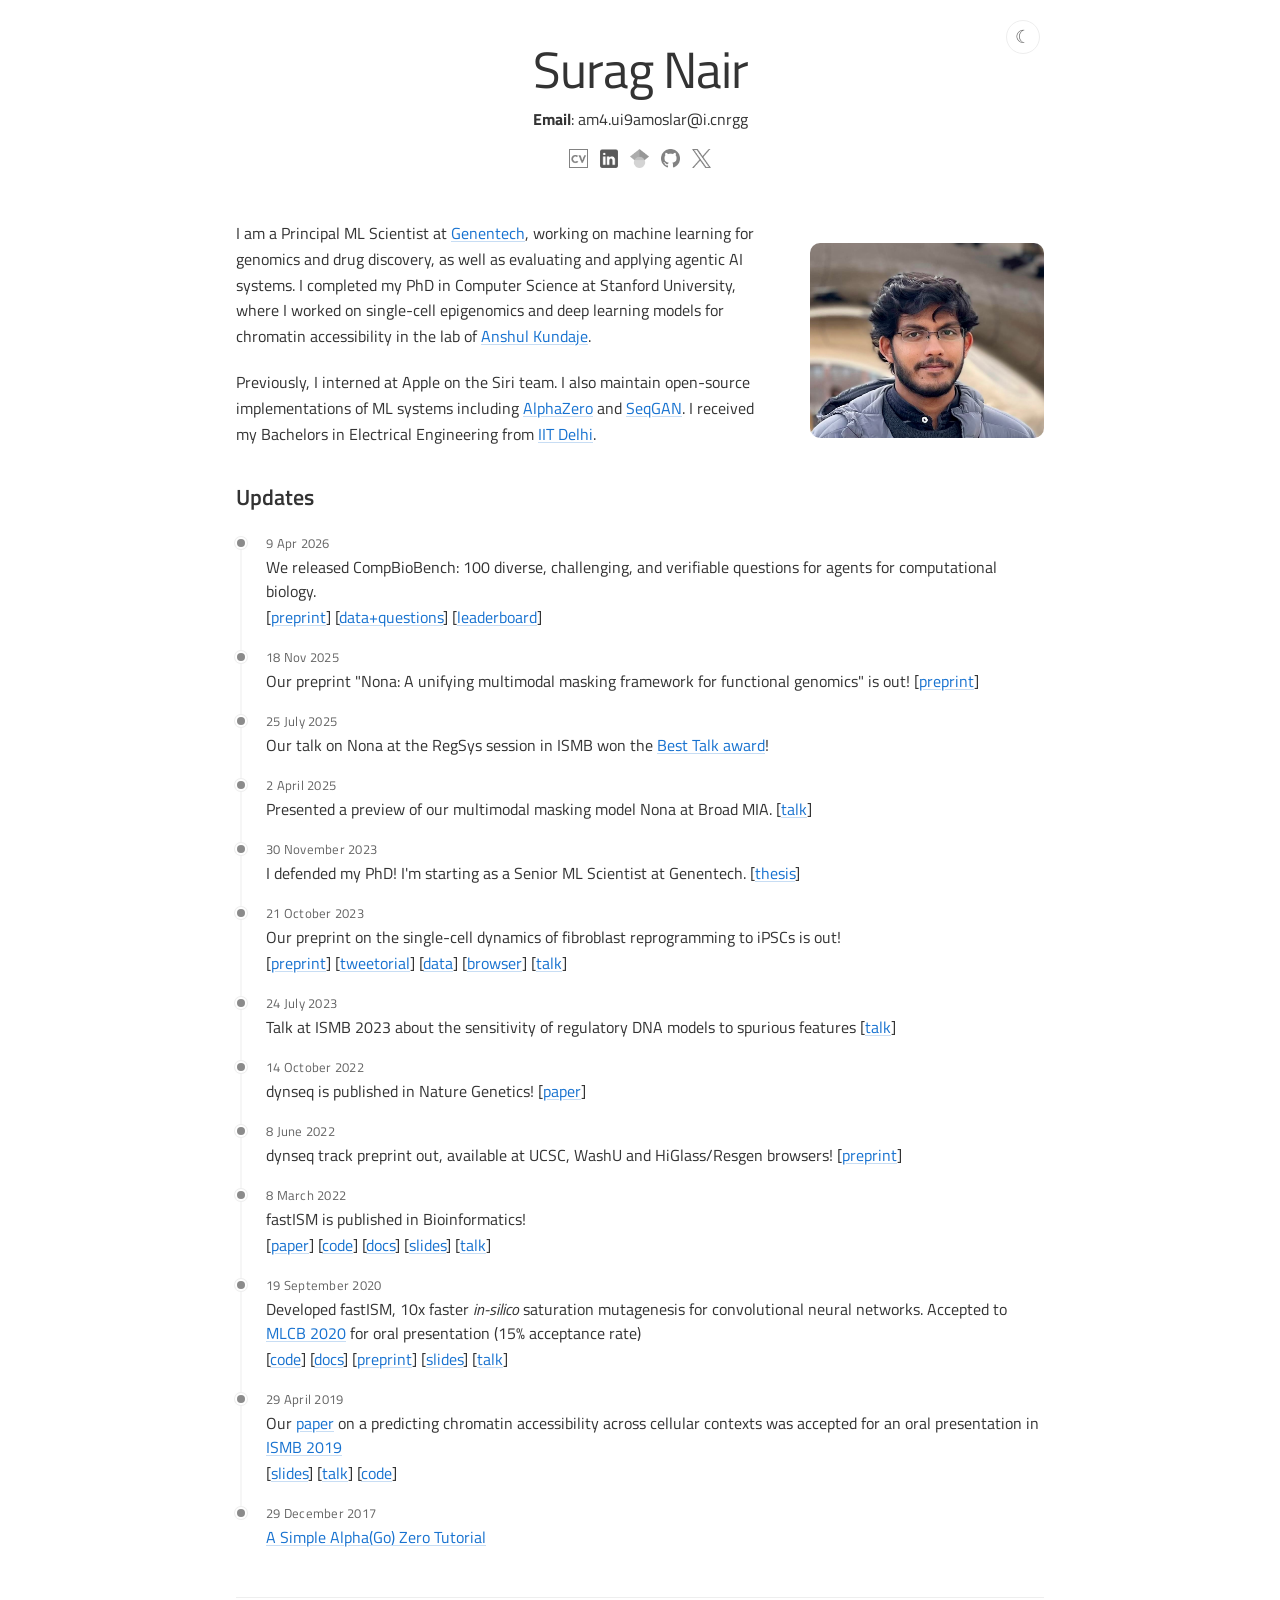
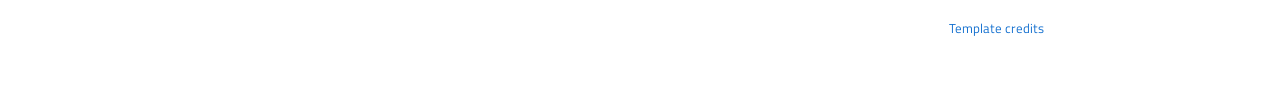
==== commit 8613475c: "Add timeline hover highlight" ====
--- a/index.html
+++ b/index.html
@@ -35,6 +35,9 @@
       --color-link: #1772d0;
       --color-link-hover: #f09228;
       --color-timeline-dot: #8b8b8b;
+      --color-timeline-dot-hover: color-mix(in srgb, var(--color-link) 30%, var(--color-timeline-dot));
+      --color-timeline-ring-hover: color-mix(in srgb, var(--color-link) 30%, var(--color-border));
+      --color-timeline-halo-hover: color-mix(in srgb, var(--color-link) 9%, transparent);
       --image-filter: grayscale(0%);
     }
 
@@ -46,6 +49,9 @@
       --color-link: #58a6ff;
       --color-link-hover: #f09228;
       --color-timeline-dot: #999;
+      --color-timeline-dot-hover: color-mix(in srgb, var(--color-link) 38%, var(--color-timeline-dot));
+      --color-timeline-ring-hover: color-mix(in srgb, var(--color-link) 38%, var(--color-border));
+      --color-timeline-halo-hover: color-mix(in srgb, var(--color-link) 11%, transparent);
       --image-filter: grayscale(20%);
     }
 
@@ -277,12 +283,22 @@
       height: 8px;
       border: 0;
       border-radius: 50%;
-      background: var(--color-timeline-dot);
+      background-color: var(--color-timeline-dot);
       box-shadow:
         0 0 0 2px var(--color-background),
         0 0 0 3px var(--color-border);
       content: "";
       transform: translateX(-50%);
+      transition: background-color 220ms ease, box-shadow 220ms ease;
+    }
+
+    .updates-list li:hover::before,
+    .updates-list li:focus-within::before {
+      background-color: var(--color-timeline-dot-hover);
+      box-shadow:
+        0 0 0 2px var(--color-background),
+        0 0 0 3px var(--color-timeline-ring-hover),
+        0 0 0 7px var(--color-timeline-halo-hover);
     }
 
     .updates-list .date {
@@ -308,6 +324,12 @@
     @media (max-width: 768px) {
       .updates-list {
         --timeline-gutter: 24px;
+      }
+    }
+
+    @media (prefers-reduced-motion: reduce) {
+      .updates-list li::before {
+        transition: none;
       }
     }
    </style>
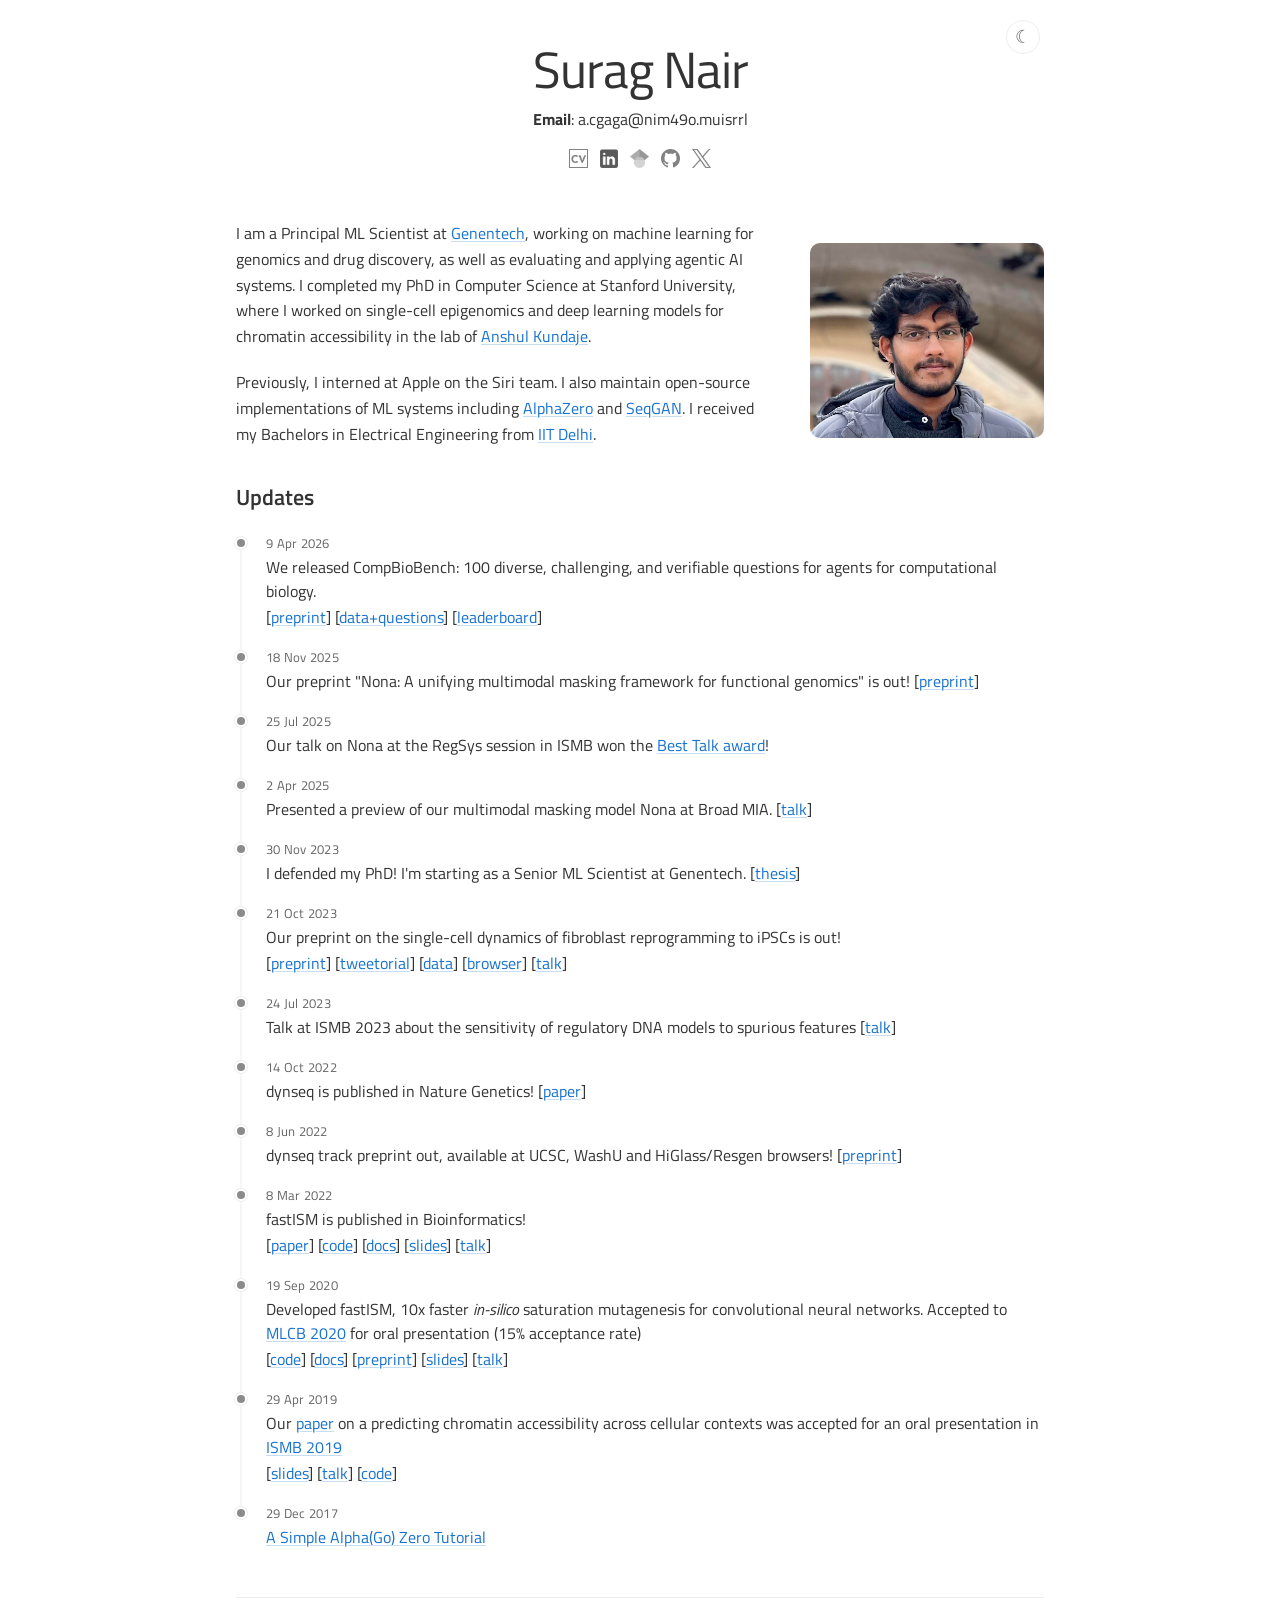
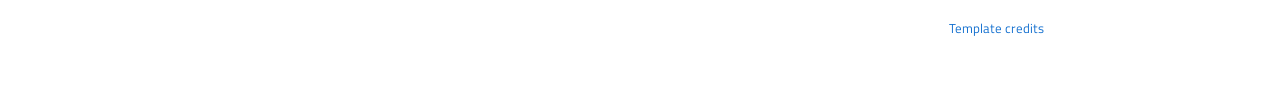
==== commit e3e77ca7: "Polish link transitions and standardize update dates" ====
--- a/index.html
+++ b/index.html
@@ -223,12 +223,15 @@
     }
     .profile-text a,
     .updates-list a {
+      transition: color 200ms ease-in-out, text-decoration-color 200ms ease-in-out;
       text-decoration: underline;
       text-decoration-color: color-mix(in srgb, currentColor 24%, transparent);
       text-underline-offset: 2px;
     }
     .profile-text a:hover,
-    .updates-list a:hover {
+    .updates-list a:hover,
+    .profile-text a:focus-visible,
+    .updates-list a:focus-visible {
       text-decoration-color: currentColor;
     }
 
@@ -328,7 +331,9 @@
     }
 
     @media (prefers-reduced-motion: reduce) {
-      .updates-list li::before {
+      .updates-list li::before,
+      .profile-text a,
+      .updates-list a {
         transition: none;
       }
     }
@@ -392,17 +397,17 @@
         <ul class="updates-list">
           <li><span class="date">9 Apr 2026</span> We released CompBioBench: 100 diverse, challenging, and verifiable questions for agents for computational biology.<span class="update-links">[<a href="https://www.biorxiv.org/content/10.64898/2026.04.06.716850">preprint</a>] [<a href="https://doi.org/10.5281/zenodo.19443186">data+questions</a>] [<a href="https://huggingface.co/spaces/Genentech/compbiobench-leaderboard-v1">leaderboard</a>]</span></li>
           <li><span class="date">18 Nov 2025</span> Our preprint "Nona: A unifying multimodal masking framework for functional genomics" is out! [<a href="https://www.biorxiv.org/content/biorxiv/early/2025/11/18/2025.11.06.687036">preprint</a>]</li>  
-          <li><span class="date">25 July 2025</span> Our talk on Nona at the RegSys session in ISMB won the <a href="https://www.iscb.org/documents/resources/resource.ClosingCeremony.ISMBECCB.2025.pdf">Best Talk award</a>!</li>
-          <li><span class="date">2 April 2025</span> Presented a preview of our multimodal masking model Nona at Broad MIA. [<a href="https://www.youtube.com/watch?v=l14Fq1UGQ34">talk</a>]</li>
-          <li><span class="date">30 November 2023</span> I defended my PhD! I'm starting as a Senior ML Scientist at Genentech. [<a href="https://purl.stanford.edu/mz621td1032">thesis</a>]</li>
-          <li><span class="date">21 October 2023</span> Our preprint on the single-cell dynamics of fibroblast reprogramming to iPSCs is out!<span class="update-links">[<a href="https://www.biorxiv.org/content/10.1101/2023.10.04.560808">preprint</a>] [<a href="https://x.com/suragnair/status/1722035473290596627?s=20">tweetorial</a>] [<a href="https://doi.org/10.5281/zenodo.8294147">data</a>] [<a href="https://kundajelab.github.io/reprogramming-browser/home.html">browser</a>] [<a href="https://youtu.be/OwwyAt9yFBo">talk</a>]</span></li>
-          <li><span class="date">24 July 2023</span> Talk at ISMB 2023 about the sensitivity of regulatory DNA models to spurious features [<a href="https://youtu.be/n3UgOHJ-wHQ">talk</a>]</li>
-          <li><span class="date">14 October 2022</span> dynseq is published in Nature Genetics! [<a href="http://doi.org/10.1038/s41588-022-01194-w">paper</a>]</li>
-          <li><span class="date">8 June 2022</span> dynseq track preprint out, available at UCSC, WashU and HiGlass/Resgen browsers! [<a href="https://www.biorxiv.org/content/10.1101/2022.05.26.493621v2">preprint</a>]</li>
-          <li><span class="date">8 March 2022</span> fastISM is published in Bioinformatics!<span class="update-links">[<a href="https://doi.org/10.1093/bioinformatics/btac135">paper</a>] [<a href="https://github.com/kundajelab/fastISM">code</a>] [<a href="https://fastism.readthedocs.io/en/latest/?badge=latest">docs</a>] [<a href="./slides/fastISM.MLCB.2020.key">slides</a>] [<a href="https://youtu.be/8co5_aqBwGQ?t=5113">talk</a>]</span></li>
-          <li><span class="date">19 September 2020</span> Developed fastISM, 10x faster <i>in-silico</i> saturation mutagenesis for convolutional neural networks. Accepted to <a href="https://mlcb.github.io/">MLCB 2020</a> for oral presentation (15% acceptance rate)<span class="update-links">[<a href="https://github.com/kundajelab/fastISM">code</a>] [<a href="https://fastism.readthedocs.io/en/latest/?badge=latest">docs</a>] [<a href="https://www.biorxiv.org/content/10.1101/2020.10.13.337147v1">preprint</a>] [<a href="./slides/fastISM.MLCB.2020.key">slides</a>] [<a href="https://youtu.be/8co5_aqBwGQ?t=5113">talk</a>]</span></li>
-          <li><span class="date">29 April 2019</span> Our <a href="https://academic.oup.com/bioinformatics/article/35/14/i108/5529138">paper</a> on a predicting chromatin accessibility across cellular contexts was accepted for an oral presentation in <a href="https://www.iscb.org/ismbeccb2019">ISMB 2019</a><span class="update-links">[<a href="https://docs.google.com/presentation/d/1fAgKdVDk9MvVxg5IO9M1YfmhcR30ydqpgOpuqL5jscM/edit?usp=sharing">slides</a>] [<a href="https://www.youtube.com/watch?v=LRO3ePMI6j4">talk</a>] [<a href="https://github.com/kundajelab/ChromDragoNN">code</a>]</span></li>
-          <li><span class="date">29 December 2017</span> <a href="posts/alphazero.html">A Simple Alpha(Go) Zero Tutorial</a></li>
+          <li><span class="date">25 Jul 2025</span> Our talk on Nona at the RegSys session in ISMB won the <a href="https://www.iscb.org/documents/resources/resource.ClosingCeremony.ISMBECCB.2025.pdf">Best Talk award</a>!</li>
+          <li><span class="date">2 Apr 2025</span> Presented a preview of our multimodal masking model Nona at Broad MIA. [<a href="https://www.youtube.com/watch?v=l14Fq1UGQ34">talk</a>]</li>
+          <li><span class="date">30 Nov 2023</span> I defended my PhD! I'm starting as a Senior ML Scientist at Genentech. [<a href="https://purl.stanford.edu/mz621td1032">thesis</a>]</li>
+          <li><span class="date">21 Oct 2023</span> Our preprint on the single-cell dynamics of fibroblast reprogramming to iPSCs is out!<span class="update-links">[<a href="https://www.biorxiv.org/content/10.1101/2023.10.04.560808">preprint</a>] [<a href="https://x.com/suragnair/status/1722035473290596627?s=20">tweetorial</a>] [<a href="https://doi.org/10.5281/zenodo.8294147">data</a>] [<a href="https://kundajelab.github.io/reprogramming-browser/home.html">browser</a>] [<a href="https://youtu.be/OwwyAt9yFBo">talk</a>]</span></li>
+          <li><span class="date">24 Jul 2023</span> Talk at ISMB 2023 about the sensitivity of regulatory DNA models to spurious features [<a href="https://youtu.be/n3UgOHJ-wHQ">talk</a>]</li>
+          <li><span class="date">14 Oct 2022</span> dynseq is published in Nature Genetics! [<a href="http://doi.org/10.1038/s41588-022-01194-w">paper</a>]</li>
+          <li><span class="date">8 Jun 2022</span> dynseq track preprint out, available at UCSC, WashU and HiGlass/Resgen browsers! [<a href="https://www.biorxiv.org/content/10.1101/2022.05.26.493621v2">preprint</a>]</li>
+          <li><span class="date">8 Mar 2022</span> fastISM is published in Bioinformatics!<span class="update-links">[<a href="https://doi.org/10.1093/bioinformatics/btac135">paper</a>] [<a href="https://github.com/kundajelab/fastISM">code</a>] [<a href="https://fastism.readthedocs.io/en/latest/?badge=latest">docs</a>] [<a href="./slides/fastISM.MLCB.2020.key">slides</a>] [<a href="https://youtu.be/8co5_aqBwGQ?t=5113">talk</a>]</span></li>
+          <li><span class="date">19 Sep 2020</span> Developed fastISM, 10x faster <i>in-silico</i> saturation mutagenesis for convolutional neural networks. Accepted to <a href="https://mlcb.github.io/">MLCB 2020</a> for oral presentation (15% acceptance rate)<span class="update-links">[<a href="https://github.com/kundajelab/fastISM">code</a>] [<a href="https://fastism.readthedocs.io/en/latest/?badge=latest">docs</a>] [<a href="https://www.biorxiv.org/content/10.1101/2020.10.13.337147v1">preprint</a>] [<a href="./slides/fastISM.MLCB.2020.key">slides</a>] [<a href="https://youtu.be/8co5_aqBwGQ?t=5113">talk</a>]</span></li>
+          <li><span class="date">29 Apr 2019</span> Our <a href="https://academic.oup.com/bioinformatics/article/35/14/i108/5529138">paper</a> on a predicting chromatin accessibility across cellular contexts was accepted for an oral presentation in <a href="https://www.iscb.org/ismbeccb2019">ISMB 2019</a><span class="update-links">[<a href="https://docs.google.com/presentation/d/1fAgKdVDk9MvVxg5IO9M1YfmhcR30ydqpgOpuqL5jscM/edit?usp=sharing">slides</a>] [<a href="https://www.youtube.com/watch?v=LRO3ePMI6j4">talk</a>] [<a href="https://github.com/kundajelab/ChromDragoNN">code</a>]</span></li>
+          <li><span class="date">29 Dec 2017</span> <a href="posts/alphazero.html">A Simple Alpha(Go) Zero Tutorial</a></li>
         </ul>
       </section>
     </main>
